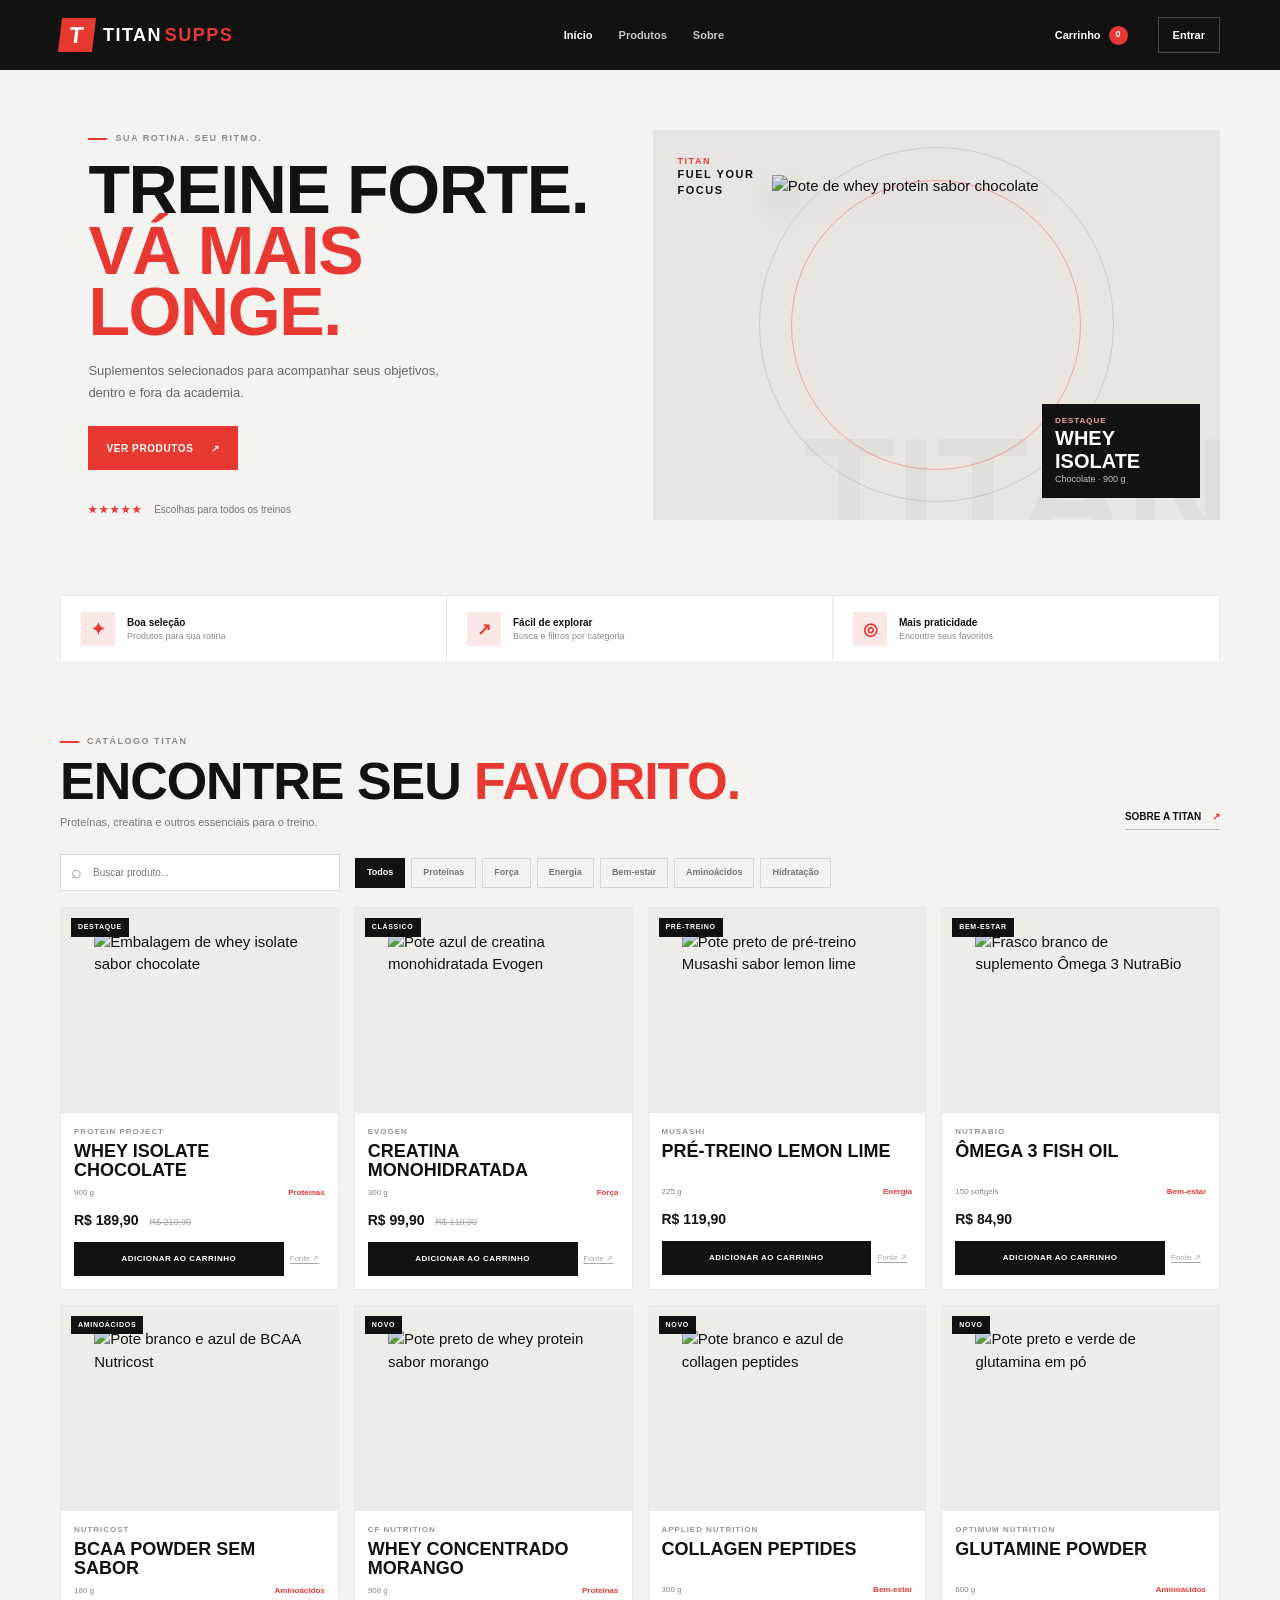
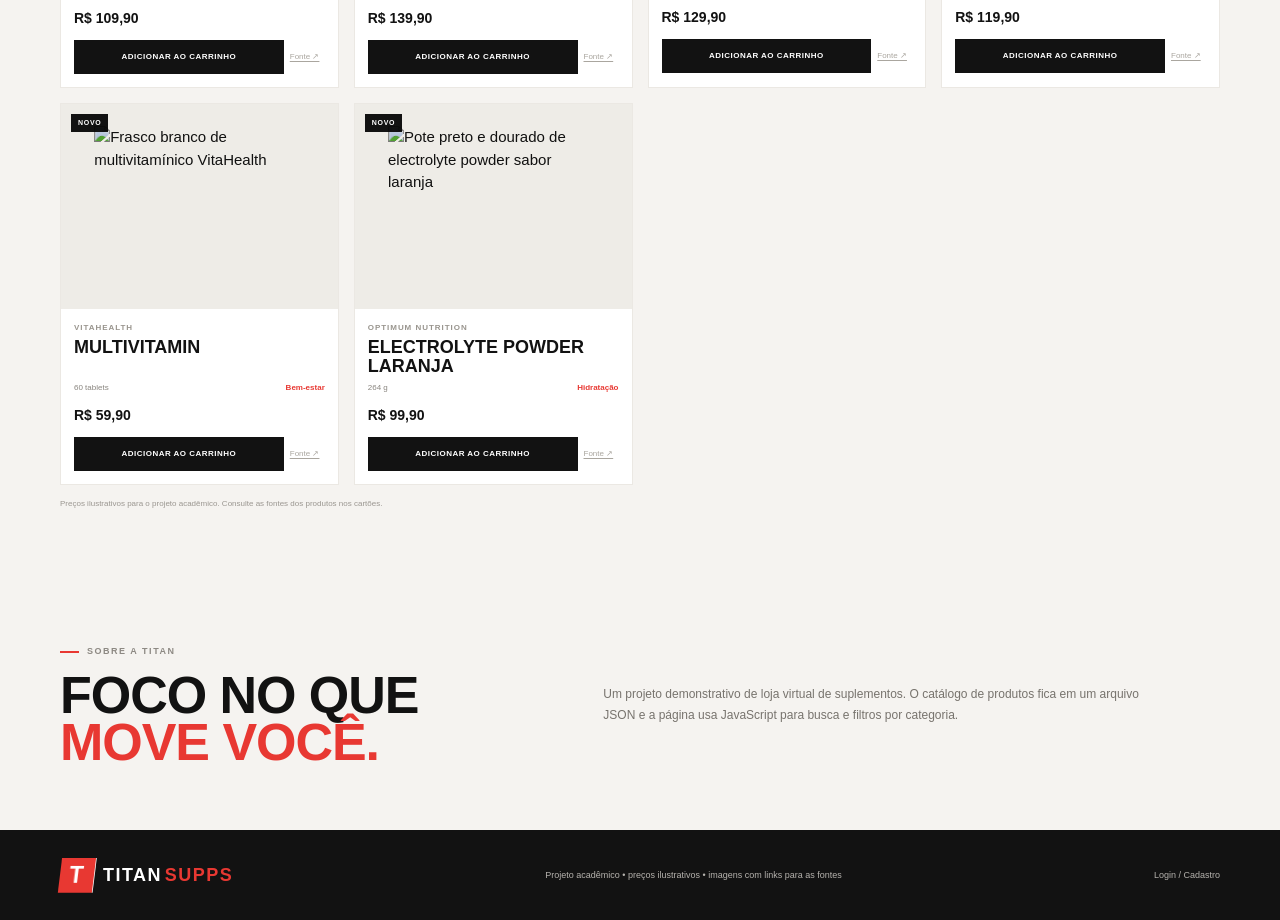
==== index.html @ c5ed1eb4 "Adiciona home Titan Supps e carrinho separado" ====
<!doctype html>
<html lang="pt-BR">
<head>
  <meta charset="utf-8">
  <meta name="viewport" content="width=device-width, initial-scale=1">
  <meta name="theme-color" content="#111111">
  <meta name="description" content="Titan Supps: catálogo demonstrativo de suplementos para sua rotina de treino.">
  <title>Titan Supps — Suplementos para seu treino</title>
  <link rel="stylesheet" href="styles.css">
  <script src="app.js" defer></script>
</head>
<body>
  <header class="site-header">
    <div class="wrap header-row">
      <a class="brand" href="index.html" aria-label="Titan Supps início"><span class="brand-mark">T</span><span>TITAN<span class="brand-red">SUPPS</span></span></a>
      <nav class="nav-links" aria-label="Menu principal"><a class="active" href="#inicio">Início</a><a href="#produtos">Produtos</a><a href="#sobre">Sobre</a></nav>
      <a class="header-cart" href="carrinho.html">Carrinho <span id="cart-count">0</span></a>
      <a class="login-link" href="login.html"><span id="account-label">Entrar</span></a>
    </div>
  </header>

  <main>
    <section class="hero wrap" id="inicio">
      <div class="hero-copy">
        <p class="kicker"><span></span> SUA ROTINA. SEU RITMO.</p>
        <h1>Treine forte.<br><em>Vá mais longe.</em></h1>
        <p>Suplementos selecionados para acompanhar seus objetivos, dentro e fora da academia.</p>
        <a class="button button-red" href="#produtos">Ver produtos <span>↗</span></a>
        <div class="hero-note"><b>★★★★★</b> Escolhas para todos os treinos</div>
      </div>
      <div class="hero-image">
        <span class="hero-circle circle-one"></span><span class="hero-circle circle-two"></span>
        <div class="hero-label">TITAN<br><strong>FUEL YOUR<br>FOCUS</strong></div>
        <img src="https://proteinproject.co/cdn/shop/files/WheyProteinIsolate_chocolate_2lb.png?v=1720122109" alt="Pote de whey protein sabor chocolate">
        <div class="hero-product-label"><small>DESTAQUE</small><strong>Whey Isolate</strong><span>Chocolate · 900 g</span></div>
      </div>
    </section>

    <section class="perks wrap" aria-label="Destaques da loja"><div><b>✦</b><span><strong>Boa seleção</strong><small>Produtos para sua rotina</small></span></div><div><b>↗</b><span><strong>Fácil de explorar</strong><small>Busca e filtros por categoria</small></span></div><div><b>◎</b><span><strong>Mais praticidade</strong><small>Encontre seus favoritos</small></span></div></section>

    <section class="products-section wrap" id="produtos">
      <div class="section-heading"><div><p class="kicker"><span></span> CATÁLOGO TITAN</p><h2>Encontre seu <em>favorito.</em></h2><p>Proteínas, creatina e outros essenciais para o treino.</p></div><a class="plain-link" href="#sobre">Sobre a Titan <span>↗</span></a></div>
      <div class="catalog-tools"><label class="search"><span>⌕</span><input id="product-search" type="search" placeholder="Buscar produto..." aria-label="Buscar produtos"></label><div class="filters" id="category-filters" aria-label="Filtrar por categoria"></div></div>
      <div class="product-grid" id="product-grid" aria-live="polite"><p class="loading">Carregando produtos...</p></div>
      <p class="price-note">Preços ilustrativos para o projeto acadêmico. Consulte as fontes dos produtos nos cartões.</p>
    </section>


    <section class="about-section wrap" id="sobre"><div><p class="kicker"><span></span> SOBRE A TITAN</p><h2>Foco no que<br><em>move você.</em></h2></div><p>Um projeto demonstrativo de loja virtual de suplementos. O catálogo de produtos fica em um arquivo JSON e a página usa JavaScript para busca e filtros por categoria.</p></section>
  </main>

  <footer class="footer"><div class="wrap footer-row"><a class="brand" href="#inicio"><span class="brand-mark">T</span><span>TITAN<span class="brand-red">SUPPS</span></span></a><p>Projeto acadêmico • preços ilustrativos • imagens com links para as fontes</p><a href="login.html">Login / Cadastro</a></div></footer>
  <div id="toast" class="toast" role="status" aria-live="polite"></div>
</body>
</html>
---- styles.css ----
:root{--black:#121212;--dark:#1d1d1d;--red:#e83832;--red-dark:#c72e29;--paper:#f5f3f0;--white:#fff;--gray:#77746f;--line:#e2dfda;--font:Arial,Helvetica,sans-serif;--display:'Arial Narrow',Impact,sans-serif}
*{box-sizing:border-box}html{scroll-behavior:smooth;scroll-padding-top:85px}body{margin:0;background:var(--paper);color:var(--black);font:15px/1.5 var(--font)}a{color:inherit;text-decoration:none}button,input{font:inherit}button{cursor:pointer}.wrap{width:min(1160px,calc(100% - 48px));margin-inline:auto}.site-header{position:sticky;top:0;z-index:10;background:var(--black);color:white}.header-row{min-height:70px;display:flex;align-items:center;gap:30px}.brand{display:flex;align-items:center;gap:9px;font-size:18px;font-weight:900;letter-spacing:.08em}.brand-mark{display:grid;place-items:center;width:34px;height:34px;background:var(--red);font:900 23px var(--display);transform:skew(-7deg)}.brand-red{color:var(--red);margin-left:3px}.nav-links{display:flex;align-items:center;gap:26px;margin-inline:auto}.nav-links a,.header-cart,.login-link{font-size:11px;font-weight:700}.nav-links a{color:#c9c7c4}.nav-links a:hover,.nav-links a.active{color:white}.header-cart{display:flex;align-items:center;gap:8px}.header-cart.active{color:white}.header-cart span{display:grid;place-items:center;min-width:19px;height:19px;padding:0 4px;border-radius:50%;background:var(--red);font-size:9px}.login-link{padding:9px 14px;border:1px solid #484848}.login-link:hover{background:white;color:var(--black)}.hero{display:grid;grid-template-columns:1fr 1fr;align-items:center;gap:25px;padding-block:32px 48px}.hero-copy{padding:30px 0 30px 5%}.kicker{display:flex;align-items:center;gap:8px;margin:0 0 13px;color:#8d8983;font-size:9px;font-weight:800;letter-spacing:.17em}.kicker>span{width:19px;height:2px;background:var(--red)}h1,h2,p{margin-top:0}.hero h1,.section-heading h2,.about-section h2{margin:0;font:900 clamp(48px,5.4vw,68px)/.9 var(--display);letter-spacing:-.02em;text-transform:uppercase}.hero h1 em,.section-heading h2 em,.about-section h2 em{color:var(--red);font-style:normal}.hero-copy>p:not(.kicker){max-width:375px;margin:18px 0 22px;color:#696660;font-size:13px;line-height:1.7}.button{display:inline-flex;align-items:center;justify-content:center;gap:18px;min-height:44px;padding:0 18px;border:0;font-size:10px;font-weight:800;letter-spacing:.06em;text-transform:uppercase;transition:background .2s,transform .2s}.button:hover{transform:translateY(-2px)}.button-red{background:var(--red);color:white}.button-red:hover{background:var(--red-dark)}.button-dark{width:100%;margin-top:14px;background:var(--black);color:white}.button-dark:hover{background:var(--red)}.hero-note{margin-top:32px;color:#77736d;font-size:10px}.hero-note b{margin-right:8px;color:var(--red);letter-spacing:2px}.hero-image{position:relative;display:grid;place-items:center;min-height:390px;overflow:hidden;background:#e9e6e1}.hero-image:after{position:absolute;right:-14px;bottom:-58px;content:'TITAN';color:rgba(20,20,20,.04);font:900 150px var(--display)}.hero-image img{position:relative;z-index:1;width:58%;height:300px;object-fit:contain;filter:drop-shadow(0 15px 15px rgba(0,0,0,.17));mix-blend-mode:multiply}.hero-circle{position:absolute;width:290px;height:290px;border:1px solid rgba(232,56,50,.37);border-radius:50%}.circle-two{width:355px;height:355px;border-color:rgba(20,20,20,.12)}.hero-label{position:absolute;z-index:2;top:25px;left:25px;color:var(--red);font-size:9px;font-weight:800;letter-spacing:.17em;line-height:1.4}.hero-label strong{color:var(--black);font-size:11px}.hero-product-label{position:absolute;z-index:2;right:20px;bottom:22px;display:flex;flex-direction:column;width:158px;padding:11px 13px;background:var(--black);color:white}.hero-product-label small{color:#f5a29d;font-size:8px;font-weight:800;letter-spacing:.12em}.hero-product-label strong{font:700 20px var(--display);text-transform:uppercase}.hero-product-label span{color:#c7c4c0;font-size:9px}.perks{display:grid;grid-template-columns:repeat(3,1fr);margin-bottom:72px;background:white;border:1px solid #ebe8e3}.perks>div{display:flex;align-items:center;gap:12px;padding:16px 20px;border-right:1px solid #ebe8e3}.perks>div:last-child{border:0}.perks>div>b{display:grid;place-items:center;width:34px;height:34px;background:#fae8e7;color:var(--red);font-size:17px}.perks strong,.perks small{display:block}.perks strong{font-size:10px}.perks small{color:#8e8a84;font-size:9px}.products-section{padding-bottom:70px}.section-heading{display:flex;align-items:end;justify-content:space-between;gap:15px;margin-bottom:24px}.section-heading .kicker{margin-bottom:9px}.section-heading h2,.about-section h2{font-size:clamp(38px,5vw,52px)}.section-heading>div>p:last-child{margin:9px 0 0;color:#77736d;font-size:11px}.plain-link{padding-bottom:5px;border-bottom:1px solid #bcb8b1;font-size:10px;font-weight:800;text-transform:uppercase}.plain-link span{margin-left:8px;color:var(--red)}.catalog-tools{display:flex;align-items:center;gap:15px;margin-bottom:16px}.search{display:flex;align-items:center;gap:9px;width:min(280px,100%);height:37px;padding:0 10px;border:1px solid #dcd9d3;background:white}.search span{color:#999;font-size:18px}.search input{width:100%;border:0;outline:0;background:transparent;font-size:10px}.filters{display:flex;flex-wrap:wrap;gap:6px}.filter-button{min-height:30px;padding:0 11px;border:1px solid #d8d5cf;background:transparent;color:#77736d;font-size:9px;font-weight:700}.filter-button:hover,.filter-button.selected{border-color:var(--black);background:var(--black);color:white}.product-grid{display:grid;grid-template-columns:repeat(4,minmax(0,1fr));gap:15px}.product-card{display:flex;flex-direction:column;background:white;border:1px solid #ebe8e3;transition:transform .2s,box-shadow .2s}.product-card:hover{transform:translateY(-4px);box-shadow:0 12px 27px rgba(0,0,0,.09)}.product-photo{position:relative;display:grid;place-items:center;height:205px;background:#eeece7}.product-photo img{width:76%;height:78%;object-fit:contain;mix-blend-mode:multiply;transition:transform .2s}.product-card:hover .product-photo img{transform:scale(1.04)}.product-tag{position:absolute;top:10px;left:10px;padding:4px 7px;background:var(--black);color:white;font-size:7px;font-weight:800;letter-spacing:.1em;text-transform:uppercase}.product-info{display:flex;flex:1;flex-direction:column;padding:13px}.product-brand{margin:0 0 4px;color:#99958e;font-size:8px;font-weight:800;letter-spacing:.12em;text-transform:uppercase}.product-name{min-height:37px;margin:0;font:700 18px/1.05 var(--display);text-transform:uppercase}.product-meta{display:flex;justify-content:space-between;gap:8px;margin-top:7px;color:#88847e;font-size:8px}.product-category{color:var(--red);font-weight:700}.product-price{margin-top:11px;font-size:14px;font-weight:800}.product-price del{margin-left:7px;color:#aaa69f;font-size:9px;font-weight:400}.product-actions{display:grid;grid-template-columns:1fr 35px;gap:6px;margin-top:11px}.add-button{min-height:34px;border:0;background:var(--black);color:white;font-size:8px;font-weight:800;letter-spacing:.06em;text-transform:uppercase}.add-button:hover{background:var(--red)}.source-link{align-self:center;color:#aaa69f;font-size:8px;text-decoration:underline;text-underline-offset:2px}.price-note{margin:13px 0 0;color:#9a9690;font-size:8px}.loading{grid-column:1/-1;padding:25px;text-align:center;color:#8a8781;font-size:11px}.no-results{grid-column:1/-1;padding:30px;text-align:center;color:#777;font-size:11px}.cart-section{padding:54px 0 65px;background:#ebe8e3}.cart-page{min-height:65vh}.cart-page .section-heading h1{margin:0;font:900 clamp(42px,5vw,64px)/.9 var(--display);text-transform:uppercase}.cart-page .section-heading h1 em{color:var(--red);font-style:normal}.cart-page .section-heading>div>p:last-child{margin:9px 0 0;color:#77736d;font-size:11px}.cart-wrap .section-heading{margin-bottom:20px}.clear-button{border:0;background:none;color:#89857f;font-size:9px;text-decoration:underline;text-underline-offset:3px}.clear-button:hover{color:var(--red)}.cart-panel{display:grid;grid-template-columns:minmax(0,1fr) 230px;gap:22px}.cart-items{padding:0 18px;background:white;border:1px solid #e2dfda}.empty-cart{margin:0;padding:30px 0;color:#88847e;font-size:10px;text-align:center}.cart-row{display:grid;grid-template-columns:64px 1fr auto;align-items:center;gap:12px;padding:12px 0;border-bottom:1px solid #eeece8}.cart-row:last-child{border-bottom:0}.cart-thumb{display:grid;place-items:center;width:64px;height:62px;background:#eeece7}.cart-thumb img{width:75%;height:75%;object-fit:contain;mix-blend-mode:multiply}.cart-row-name{margin:0;font:700 16px var(--display);text-transform:uppercase}.cart-row small{color:#999;font-size:8px}.cart-controls{display:flex;align-items:center;gap:7px;margin-top:4px}.qty-button{width:22px;height:22px;border:1px solid #ddd;background:white;font-size:12px}.qty-value{min-width:12px;font-size:9px;text-align:center}.remove-button{border:0;background:none;color:#aaa;font-size:8px;text-decoration:underline}.remove-button:hover{color:var(--red)}.cart-row-total{font-size:11px;font-weight:800}.cart-total{display:flex;flex-direction:column;align-items:stretch;padding:18px;background:white;border:1px solid #e2dfda}.cart-total>span{margin-top:3px;color:#89857f;font-size:8px;text-transform:uppercase;letter-spacing:.08em}.cart-total>strong{margin:0 0 12px;font-size:12px}.cart-total>strong:last-of-type{font-size:20px}.about-section{display:grid;grid-template-columns:.8fr 1fr;align-items:center;gap:50px;padding-block:65px}.about-section>p{max-width:540px;margin:0;color:#77736d;font-size:12px;line-height:1.8}.footer{background:var(--black);color:white}.footer-row{display:flex;align-items:center;justify-content:space-between;gap:20px;min-height:90px}.footer-row p,.footer-row>a:last-child{margin:0;color:#b6b3ae;font-size:9px}.footer-row>a:last-child:hover{color:white}.toast{position:fixed;right:18px;bottom:18px;z-index:30;max-width:calc(100% - 36px);padding:12px 16px;border-left:3px solid var(--red);background:var(--black);color:white;font-size:10px;font-weight:700;box-shadow:0 8px 25px rgba(0,0,0,.2);opacity:0;transform:translateY(10px);transition:.2s;pointer-events:none}.toast.show{opacity:1;transform:translateY(0)}
@media(max-width:900px){.product-grid{grid-template-columns:repeat(3,minmax(0,1fr))}.hero{gap:12px}.hero-image{min-height:345px}.hero-image img{height:265px}.hero-circle{width:250px;height:250px}.circle-two{width:310px;height:310px}.perks{margin-bottom:55px}}
@media(max-width:650px){.wrap{width:calc(100% - 30px)}.header-row{min-height:64px;gap:12px;flex-wrap:wrap;padding-block:10px}.brand{font-size:16px}.brand-mark{width:30px;height:30px;font-size:20px}.nav-links{order:3;width:100%;justify-content:center;gap:0;border-top:1px solid #323232}.nav-links a{flex:1;padding:8px 0;text-align:center;font-size:10px}.header-cart{margin-left:auto;font-size:9px}.login-link{padding:6px 9px;font-size:9px}.hero{grid-template-columns:1fr;padding-block:22px 32px;gap:18px}.hero-copy{padding:4px 0}.hero h1{font-size:57px}.hero-copy>p:not(.kicker){max-width:440px;margin:14px 0 17px;font-size:12px}.hero-note{margin-top:19px}.hero-image{min-height:300px}.hero-image img{width:55%;height:235px}.hero-circle{width:225px;height:225px}.circle-two{width:280px;height:280px}.hero-product-label{right:11px;bottom:12px;width:135px;padding:9px}.hero-product-label strong{font-size:17px}.hero-label{top:16px;left:16px}.perks{grid-template-columns:1fr;margin-bottom:43px}.perks>div{padding:10px 14px;border-right:0;border-bottom:1px solid #ebe8e3}.perks>div:last-child{border-bottom:0}.products-section{padding-bottom:50px}.section-heading{align-items:flex-start;flex-direction:column;margin-bottom:17px}.section-heading h2,.about-section h2{font-size:41px}.section-heading>div>p:last-child{font-size:10px}.plain-link{align-self:flex-end;margin-top:-8px}.catalog-tools{align-items:stretch;flex-direction:column}.search{width:100%}.filters{gap:5px}.filter-button{padding:0 9px}.product-grid{grid-template-columns:repeat(2,minmax(0,1fr));gap:9px}.product-photo{height:158px}.product-info{padding:10px}.product-name{font-size:16px;min-height:34px}.product-meta{font-size:7px}.product-price{font-size:12px}.product-price del{font-size:8px}.product-actions{grid-template-columns:1fr 29px;gap:4px}.add-button{font-size:7px}.cart-section{padding:38px 0 45px}.cart-panel{grid-template-columns:1fr;gap:10px}.cart-items{padding-inline:10px}.cart-row{grid-template-columns:51px 1fr auto;gap:8px}.cart-thumb{width:51px;height:52px}.cart-row-name{font-size:14px}.cart-row-total{font-size:9px}.about-section{grid-template-columns:1fr;gap:14px;padding-block:46px}.about-section>p{font-size:11px}.footer-row{min-height:0;flex-wrap:wrap;justify-content:flex-start;padding-block:20px}.footer-row p{order:3;flex-basis:100%}.footer-row>a:last-child{margin-left:auto}.footer-row .brand{font-size:14px}}
@media(max-width:380px){.wrap{width:calc(100% - 24px)}.hero h1{font-size:50px}.hero-image{min-height:275px}.hero-image img{height:215px}.product-photo{height:140px}.product-name{font-size:14px}.product-info{padding:8px}.product-actions{grid-template-columns:1fr 26px}.add-button{font-size:6px}.cart-row{grid-template-columns:45px 1fr auto;gap:6px}.cart-thumb{width:45px;height:48px}}
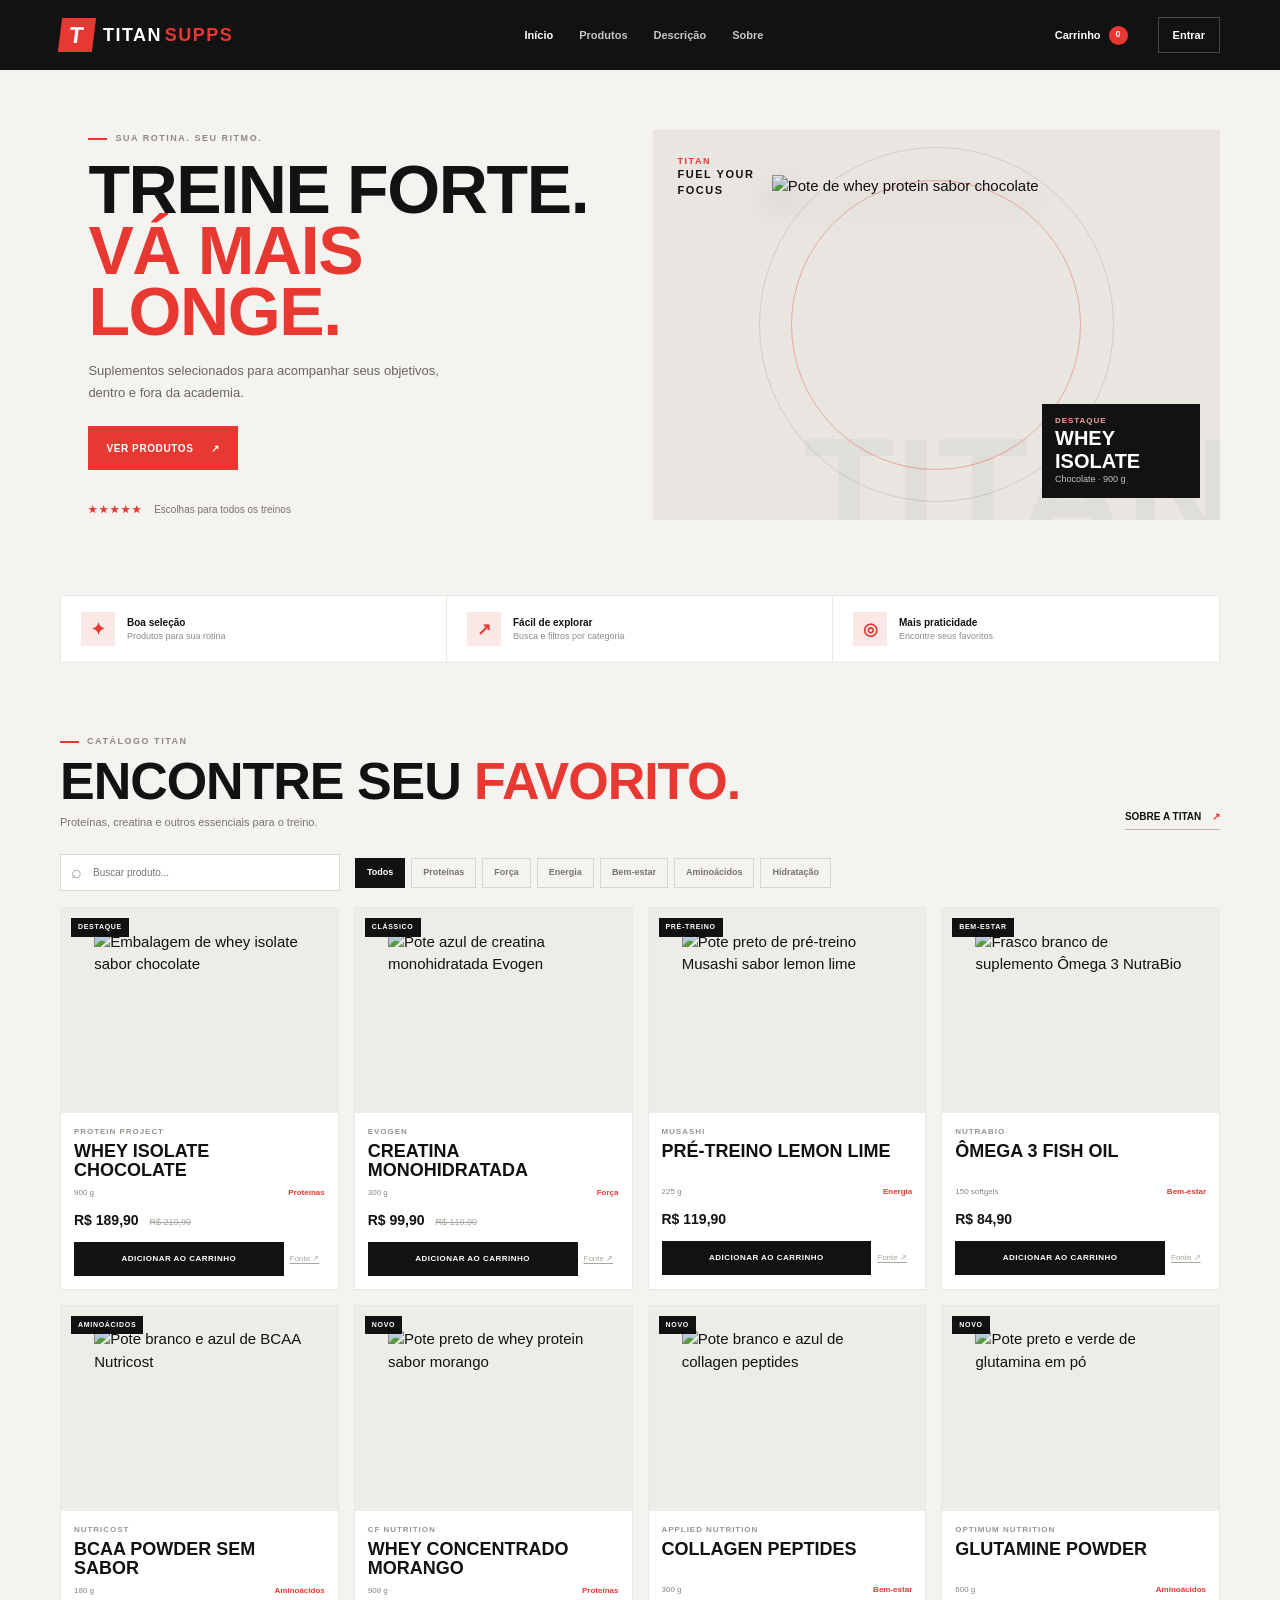
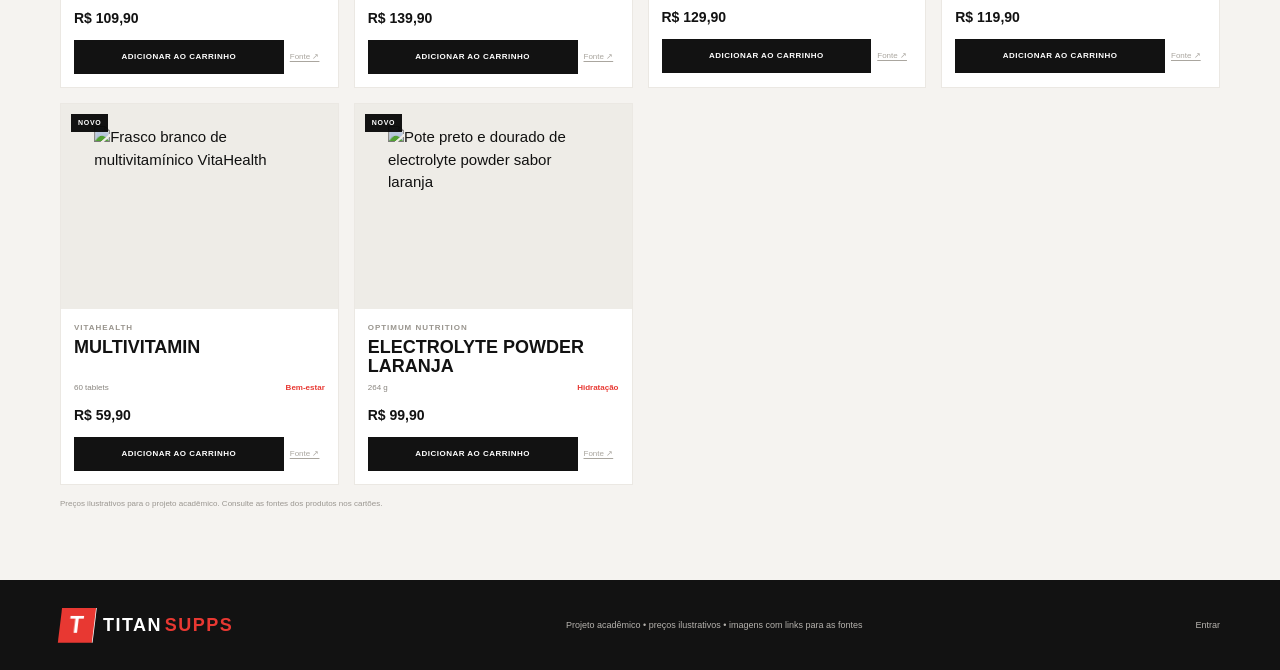
==== commit 9d6421a4: "Corrige navegação e finalização do carrinho" ====
--- a/index.html
+++ b/index.html
@@ -7,15 +7,15 @@
   <meta name="description" content="Titan Supps: catálogo demonstrativo de suplementos para sua rotina de treino.">
   <title>Titan Supps — Suplementos para seu treino</title>
   <link rel="stylesheet" href="styles.css">
-  <script src="app.js" defer></script>
+  <script src="script.js" defer></script>
 </head>
 <body>
   <header class="site-header">
     <div class="wrap header-row">
       <a class="brand" href="index.html" aria-label="Titan Supps início"><span class="brand-mark">T</span><span>TITAN<span class="brand-red">SUPPS</span></span></a>
-      <nav class="nav-links" aria-label="Menu principal"><a class="active" href="#inicio">Início</a><a href="#produtos">Produtos</a><a href="#sobre">Sobre</a></nav>
-      <a class="header-cart" href="carrinho.html">Carrinho <span id="cart-count">0</span></a>
-      <a class="login-link" href="login.html"><span id="account-label">Entrar</span></a>
+      <nav class="nav-links" aria-label="Menu principal"><a class="active" href="#inicio">Início</a><a href="#produtos">Produtos</a><a href="pages/descricao/descricao_prod.html">Descrição</a><a href="pages/sobre/sobre.html">Sobre</a></nav>
+      <a class="header-cart" href="pages/carrinho/carrinho.html">Carrinho <span id="cart-count">0</span></a>
+      <a class="login-link" href="pages/login/login.html"><span id="account-label">Entrar</span></a>
     </div>
   </header>
 
@@ -39,20 +39,18 @@
     <section class="perks wrap" aria-label="Destaques da loja"><div><b>✦</b><span><strong>Boa seleção</strong><small>Produtos para sua rotina</small></span></div><div><b>↗</b><span><strong>Fácil de explorar</strong><small>Busca e filtros por categoria</small></span></div><div><b>◎</b><span><strong>Mais praticidade</strong><small>Encontre seus favoritos</small></span></div></section>
 
     <section class="products-section wrap" id="produtos">
-      <div class="section-heading"><div><p class="kicker"><span></span> CATÁLOGO TITAN</p><h2>Encontre seu <em>favorito.</em></h2><p>Proteínas, creatina e outros essenciais para o treino.</p></div><a class="plain-link" href="#sobre">Sobre a Titan <span>↗</span></a></div>
+      <div class="section-heading"><div><p class="kicker"><span></span> CATÁLOGO TITAN</p><h2>Encontre seu <em>favorito.</em></h2><p>Proteínas, creatina e outros essenciais para o treino.</p></div><a class="plain-link" href="pages/sobre/sobre.html">Sobre a Titan <span>↗</span></a></div>
       <div class="catalog-tools"><label class="search"><span>⌕</span><input id="product-search" type="search" placeholder="Buscar produto..." aria-label="Buscar produtos"></label><div class="filters" id="category-filters" aria-label="Filtrar por categoria"></div></div>
       <div class="product-grid" id="product-grid" aria-live="polite"><p class="loading">Carregando produtos...</p></div>
       <p class="price-note">Preços ilustrativos para o projeto acadêmico. Consulte as fontes dos produtos nos cartões.</p>
     </section>
 
-
-    <section class="about-section wrap" id="sobre"><div><p class="kicker"><span></span> SOBRE A TITAN</p><h2>Foco no que<br><em>move você.</em></h2></div><p>Um projeto demonstrativo de loja virtual de suplementos. O catálogo de produtos fica em um arquivo JSON e a página usa JavaScript para busca e filtros por categoria.</p></section>
   </main>
 
-  <footer class="footer"><div class="wrap footer-row"><a class="brand" href="#inicio"><span class="brand-mark">T</span><span>TITAN<span class="brand-red">SUPPS</span></span></a><p>Projeto acadêmico • preços ilustrativos • imagens com links para as fontes</p><a href="login.html">Login / Cadastro</a></div></footer>
+  <footer class="footer"><div class="wrap footer-row"><a class="brand" href="index.html#inicio"><span class="brand-mark">T</span><span>TITAN<span class="brand-red">SUPPS</span></span></a><p>Projeto acadêmico • preços ilustrativos • imagens com links para as fontes</p><a href="pages/login/login.html">Entrar</a></div></footer>
   <div id="toast" class="toast" role="status" aria-live="polite"></div>
 </body>
-</html>
-
-
-
+</html>
+
+
+
--- a/styles.css
+++ b/styles.css
@@ -6,3 +6,4 @@
 
 
 
+.purchase-result{margin:0 0 20px;padding:20px 22px;border:1px solid var(--line);border-left:4px solid #39835b;background:#fff}.purchase-result[hidden]{display:none}.purchase-kicker{margin:0 0 4px;color:#39835b;font-size:9px;font-weight:800;letter-spacing:.14em}.purchase-result h2{margin:0;font:800 26px var(--display);text-transform:uppercase}.purchase-intro{margin:5px 0 12px;color:#77736d;font-size:11px}.purchase-items{margin:0;padding:0;list-style:none;border-top:1px solid var(--line)}.purchase-items li{display:flex;align-items:center;justify-content:space-between;gap:15px;padding:9px 0;border-bottom:1px solid var(--line)}.purchase-items li span{display:flex;flex-direction:column;gap:2px}.purchase-items li strong,.purchase-items li>b{font-size:11px}.purchase-items small{color:#77736d;font-size:9px}.purchase-total{display:flex;align-items:center;justify-content:space-between;gap:15px;margin:12px 0 0;font-size:10px}.purchase-total span{color:#77736d}.purchase-total strong{font-size:15px}.purchase-note{margin:6px 0 0;color:#39835b;font-size:10px;font-weight:700}.checkout-button:disabled{opacity:.45;cursor:not-allowed;transform:none}
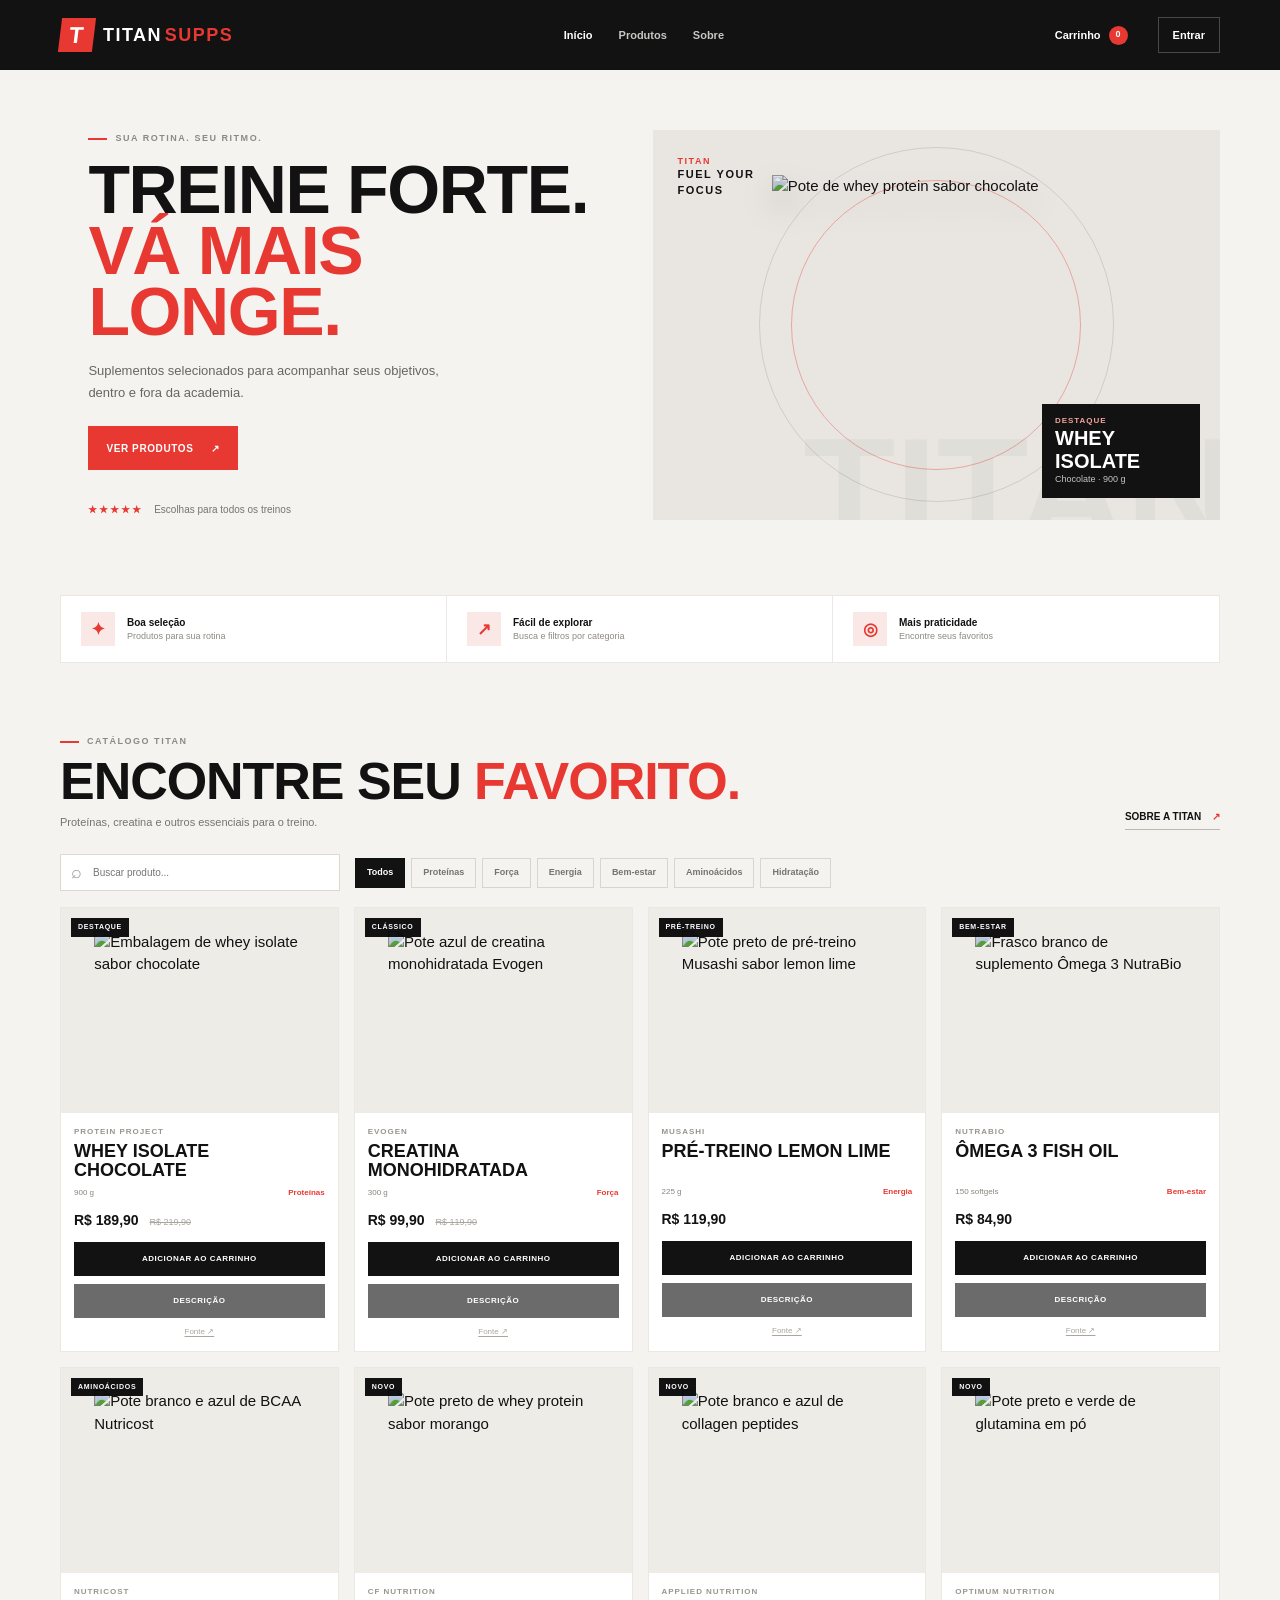
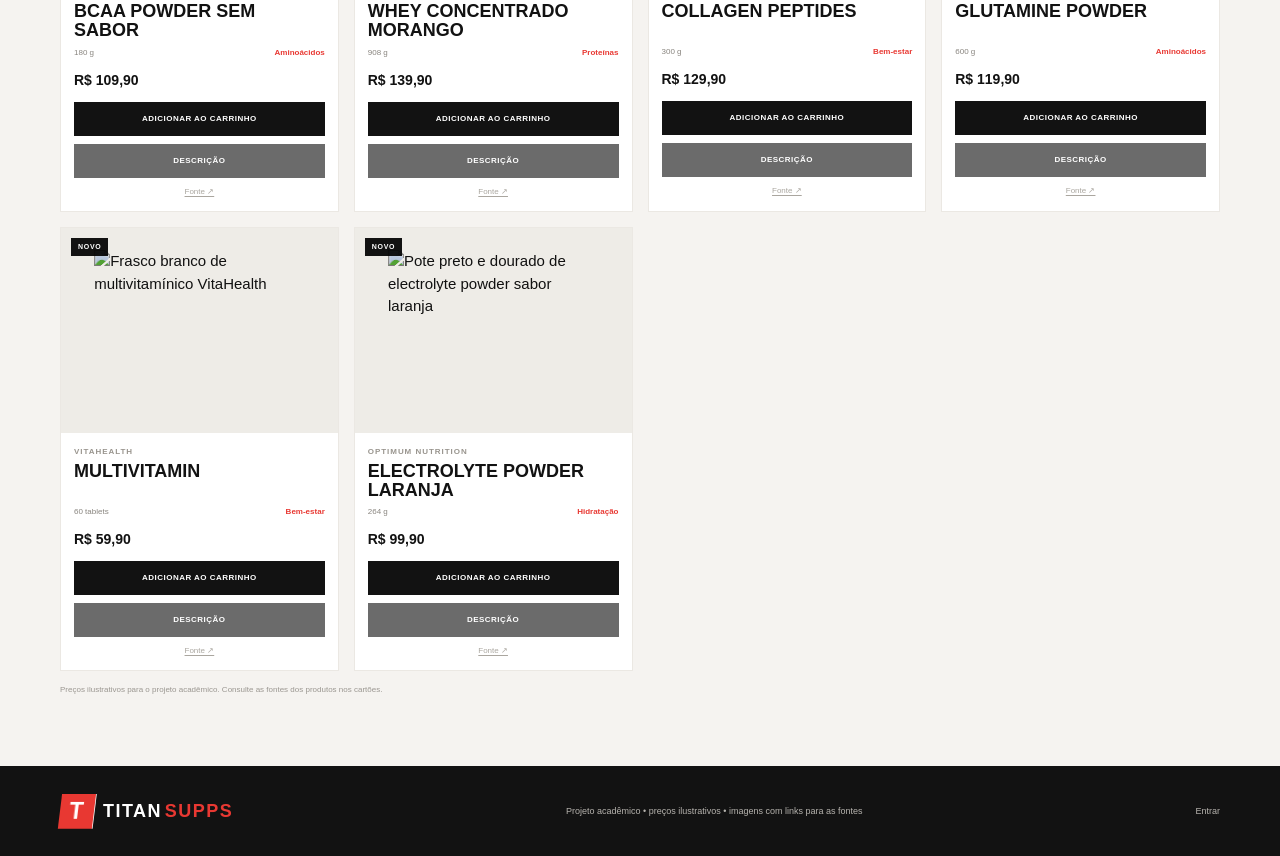
==== commit 306762d2: "Atualização na descrição dos produtos e carrinho" ====
--- a/index.html
+++ b/index.html
@@ -13,7 +13,7 @@
   <header class="site-header">
     <div class="wrap header-row">
       <a class="brand" href="index.html" aria-label="Titan Supps início"><span class="brand-mark">T</span><span>TITAN<span class="brand-red">SUPPS</span></span></a>
-      <nav class="nav-links" aria-label="Menu principal"><a class="active" href="#inicio">Início</a><a href="#produtos">Produtos</a><a href="pages/descricao/descricao_prod.html">Descrição</a><a href="pages/sobre/sobre.html">Sobre</a></nav>
+      <nav class="nav-links" aria-label="Menu principal"><a class="active" href="#inicio">Início</a><a href="#produtos">Produtos</a><a href="pages/sobre/sobre.html">Sobre</a></nav>
       <a class="header-cart" href="pages/carrinho/carrinho.html">Carrinho <span id="cart-count">0</span></a>
       <a class="login-link" href="pages/login/login.html"><span id="account-label">Entrar</span></a>
     </div>
--- a/styles.css
+++ b/styles.css
@@ -1,9 +1,1067 @@
-:root{--black:#121212;--dark:#1d1d1d;--red:#e83832;--red-dark:#c72e29;--paper:#f5f3f0;--white:#fff;--gray:#77746f;--line:#e2dfda;--font:Arial,Helvetica,sans-serif;--display:'Arial Narrow',Impact,sans-serif}
+
+:root {
+    --black: #121212;
+    --dark: #1d1d1d;
+    --red: #e83832;
+    --red-dark: #c72e29;
+    --paper: #f5f3f0;
+    --white: #fff;
+    --gray: #77746f;
+    --line: #e2dfda;
+    --font: Arial, Helvetica, sans-serif;
+    --display: 'Arial Narrow', Impact, sans-serif;
+}
+
+/* Configurações gerais */
+* {
+    box-sizing: border-box;
+}
+
+html {
+    scroll-behavior: smooth;
+    scroll-padding-top: 85px;
+}
+
+body {
+    margin: 0;
+    background: var(--paper);
+    color: var(--black);
+    font: 15px/1.5 var(--font);
+}
+
+a {
+    color: inherit;
+    text-decoration: none;
+}
+
+button,
+input {
+    font: inherit;
+}
+
+button {
+    cursor: pointer;
+}
+
+.wrap {
+    width: min(1160px, calc(100% - 48px));
+    margin-inline: auto;
+}
+
+/* Cabeçalho e navegação */
+.site-header {
+    position: sticky;
+    top: 0;
+    z-index: 10;
+    background: var(--black);
+    color: white;
+}
+
+.header-row {
+    min-height: 70px;
+    display: flex;
+    align-items: center;
+    gap: 30px;
+}
+
+.brand {
+    display: flex;
+    align-items: center;
+    gap: 9px;
+    font-size: 18px;
+    font-weight: 900;
+    letter-spacing: .08em;
+}
+
+.brand-mark {
+    display: grid;
+    place-items: center;
+    width: 34px;
+    height: 34px;
+    background: var(--red);
+    font: 900 23px var(--display);
+    transform: skew(-7deg);
+}
+
+.brand-red {
+    color: var(--red);
+    margin-left: 3px;
+}
+
+.nav-links {
+    display: flex;
+    align-items: center;
+    gap: 26px;
+    margin-inline: auto;
+}
+
+.nav-links a,
+.header-cart,
+.login-link {
+    font-size: 11px;
+    font-weight: 700;
+}
+
+.nav-links a {
+    color: #c9c7c4;
+}
+
+.nav-links a:hover,
+.nav-links a.active {
+    color: white;
+}
+
+.header-cart {
+    display: flex;
+    align-items: center;
+    gap: 8px;
+}
+
+.header-cart.active {
+    color: white;
+}
+
+.header-cart span {
+    display: grid;
+    place-items: center;
+    min-width: 19px;
+    height: 19px;
+    padding: 0 4px;
+    border-radius: 50%;
+    background: var(--red);
+    font-size: 9px;
+}
+
+.login-link {
+    padding: 9px 14px;
+    border: 1px solid #484848;
+}
+
+.login-link:hover {
+    background: white;
+    color: var(--black);
+}
+
+/* Seção principal */
+.hero {
+    display: grid;
+    grid-template-columns: 1fr 1fr;
+    align-items: center;
+    gap: 25px;
+    padding-block: 32px 48px;
+}
+
+.hero-copy {
+    padding: 30px 0 30px 5%;
+}
+
+.kicker {
+    display: flex;
+    align-items: center;
+    gap: 8px;
+    margin: 0 0 13px;
+    color: #8d8983;
+    font-size: 9px;
+    font-weight: 800;
+    letter-spacing: .17em;
+}
+
+.kicker > span {
+    width: 19px;
+    height: 2px;
+    background: var(--red);
+}
+
+h1,
+h2,
+p {
+    margin-top: 0;
+}
+
+.hero h1,
+.section-heading h2,
+.about-section h2 {
+    margin: 0;
+    font: 900 clamp(48px, 5.4vw, 68px)/.9 var(--display);
+    letter-spacing: -.02em;
+    text-transform: uppercase;
+}
+
+.hero h1 em,
+.section-heading h2 em,
+.about-section h2 em {
+    color: var(--red);
+    font-style: normal;
+}
+
+.hero-copy > p:not(.kicker) {
+    max-width: 375px;
+    margin: 18px 0 22px;
+    color: #696660;
+    font-size: 13px;
+    line-height: 1.7;
+}
+
+/* Botões */
+.button {
+    display: inline-flex;
+    align-items: center;
+    justify-content: center;
+    gap: 18px;
+    min-height: 44px;
+    padding: 0 18px;
+    border: 0;
+    font-size: 10px;
+    font-weight: 800;
+    letter-spacing: .06em;
+    text-transform: uppercase;
+    transition: background .2s, transform .2s;
+}
+
+.button:hover {
+    transform: translateY(-2px);
+}
+
+.button-red {
+    background: var(--red);
+    color: white;
+}
+
+.button-red:hover {
+    background: var(--red-dark);
+}
+
+.button-dark {
+    width: 100%;
+    margin-top: 14px;
+    background: var(--black);
+    color: white;
+}
+
+.button-dark:hover {
+    background: var(--red);
+}
+
+/* Informações da seção principal */
+.hero-note {
+    margin-top: 32px;
+    color: #77736d;
+    font-size: 10px;
+}
+
+.hero-note b {
+    margin-right: 8px;
+    color: var(--red);
+    letter-spacing: 2px;
+}
+
+/* Imagem principal */
+.hero-image {
+    position: relative;
+    display: grid;
+    place-items: center;
+    min-height: 390px;
+    overflow: hidden;
+    background: #e9e6e1;
+}
+
+.hero-image:after {
+    position: absolute;
+    right: -14px;
+    bottom: -58px;
+    content: 'TITAN';
+    color: rgba(20, 20, 20, .04);
+    font: 900 150px var(--display);
+}
+
+.hero-image img {
+    position: relative;
+    z-index: 1;
+    width: 58%;
+    height: 300px;
+    object-fit: contain;
+    filter: drop-shadow(0 15px 15px rgba(0, 0, 0, .17));
+    mix-blend-mode: multiply;
+}
+
+.hero-circle {
+    position: absolute;
+    width: 290px;
+    height: 290px;
+    border: 1px solid rgba(232, 56, 50, .37);
+    border-radius: 50%;
+}
+
+.circle-two {
+    width: 355px;
+    height: 355px;
+    border-color: rgba(20, 20, 20, .12);
+}
+
+.hero-label {
+    position: absolute;
+    z-index: 2;
+    top: 25px;
+    left: 25px;
+    color: var(--red);
+    font-size: 9px;
+    font-weight: 800;
+    letter-spacing: .17em;
+    line-height: 1.4;
+}
+
+.hero-label strong {
+    color: var(--black);
+    font-size: 11px;
+}
+
+.hero-product-label {
+    position: absolute;
+    z-index: 2;
+    right: 20px;
+    bottom: 22px;
+    display: flex;
+    flex-direction: column;
+    width: 158px;
+    padding: 11px 13px;
+    background: var(--black);
+    color: white;
+}
+
+.hero-product-label small {
+    color: #f5a29d;
+    font-size: 8px;
+    font-weight: 800;
+    letter-spacing: .12em;
+}
+
+.hero-product-label strong {
+    font: 700 20px var(--display);
+    text-transform: uppercase;
+}
+
+.hero-product-label span {
+    color: #c7c4c0;
+    font-size: 9px;
+}
+
+/* Benefícios */
+.perks {
+    display: grid;
+    grid-template-columns: repeat(3, 1fr);
+    margin-bottom: 72px;
+    background: white;
+    border: 1px solid #ebe8e3;
+}
+
+.perks > div {
+    display: flex;
+    align-items: center;
+    gap: 12px;
+    padding: 16px 20px;
+    border-right: 1px solid #ebe8e3;
+}
+
+.perks > div:last-child {
+    border: 0;
+}
+
+.perks > div > b {
+    display: grid;
+    place-items: center;
+    width: 34px;
+    height: 34px;
+    background: #fae8e7;
+    color: var(--red);
+    font-size: 17px;
+}
+
+.perks strong,
+.perks small {
+    display: block;
+}
+
+.perks strong {
+    font-size: 10px;
+}
+
+.perks small {
+    color: #8e8a84;
+    font-size: 9px;
+}
+
+/* Catálogo de produtos */
+.products-section {
+    padding-bottom: 70px;
+}
+
+.section-heading {
+    display: flex;
+    align-items: end;
+    justify-content: space-between;
+    gap: 15px;
+    margin-bottom: 24px;
+}
+
+.section-heading .kicker {
+    margin-bottom: 9px;
+}
+
+.section-heading h2,
+.about-section h2 {
+    font-size: clamp(38px, 5vw, 52px);
+}
+
+.section-heading > div > p:last-child {
+    margin: 9px 0 0;
+    color: #77736d;
+    font-size: 11px;
+}
+
+.plain-link {
+    padding-bottom: 5px;
+    border-bottom: 1px solid #bcb8b1;
+    font-size: 10px;
+    font-weight: 800;
+    text-transform: uppercase;
+}
+
+.plain-link span {
+    margin-left: 8px;
+    color: var(--red);
+}
+
+/* Pesquisa e filtros */
+.catalog-tools {
+    display: flex;
+    align-items: center;
+    gap: 15px;
+    margin-bottom: 16px;
+}
+
+.search {
+    display: flex;
+    align-items: center;
+    gap: 9px;
+    width: min(280px, 100%);
+    height: 37px;
+    padding: 0 10px;
+    border: 1px solid #dcd9d3;
+    background: white;
+}
+
+.search span {
+    color: #999;
+    font-size: 18px;
+}
+
+.search input {
+    width: 100%;
+    border: 0;
+    outline: 0;
+    background: transparent;
+    font-size: 10px;
+}
+
+.filters {
+    display: flex;
+    flex-wrap: wrap;
+    gap: 6px;
+}
+
+.filter-button {
+    min-height: 30px;
+    padding: 0 11px;
+    border: 1px solid #d8d5cf;
+    background: transparent;
+    color: #77736d;
+    font-size: 9px;
+    font-weight: 700;
+}
+
+.filter-button:hover,
+.filter-button.selected {
+    border-color: var(--black);
+    background: var(--black);
+    color: white;
+}
+
+/* Cards de produtos */
+.product-grid {
+    display: grid;
+    grid-template-columns: repeat(4, minmax(0, 1fr));
+    gap: 15px;
+}
+
+.product-card {
+    display: flex;
+    flex-direction: column;
+    background: white;
+    border: 1px solid #ebe8e3;
+    transition: transform .2s, box-shadow .2s;
+}
+
+.product-card:hover {
+    transform: translateY(-4px);
+    box-shadow: 0 12px 27px rgba(0, 0, 0, .09);
+}
+
+.product-photo {
+    position: relative;
+    display: grid;
+    place-items: center;
+    height: 205px;
+    background: #eeece7;
+}
+
+.product-photo img {
+    width: 76%;
+    height: 78%;
+    object-fit: contain;
+    mix-blend-mode: multiply;
+    transition: transform .2s;
+}
+
+.product-card:hover .product-photo img {
+    transform: scale(1.04);
+}
+
+.product-tag {
+    position: absolute;
+    top: 10px;
+    left: 10px;
+    padding: 4px 7px;
+    background: var(--black);
+    color: white;
+    font-size: 7px;
+    font-weight: 800;
+    letter-spacing: .1em;
+    text-transform: uppercase;
+}
+
+.product-info {
+    display: flex;
+    flex: 1;
+    flex-direction: column;
+    padding: 13px;
+}
+
+.product-brand {
+    margin: 0 0 4px;
+    color: #99958e;
+    font-size: 8px;
+    font-weight: 800;
+    letter-spacing: .12em;
+    text-transform: uppercase;
+}
+
+.product-name {
+    min-height: 37px;
+    margin: 0;
+    font: 700 18px/1.05 var(--display);
+    text-transform: uppercase;
+}
+
+.product-meta {
+    display: flex;
+    justify-content: space-between;
+    gap: 8px;
+    margin-top: 7px;
+    color: #88847e;
+    font-size: 8px;
+}
+
+.product-category {
+    color: var(--red);
+    font-weight: 700;
+}
+
+.product-price {
+    margin-top: 11px;
+    font-size: 14px;
+    font-weight: 800;
+}
+
+.product-price del {
+    margin-left: 7px;
+    color: #aaa69f;
+    font-size: 9px;
+    font-weight: 400;
+}
+
+.product-actions {
+    display: grid;
+    grid-template-columns: 1fr 35px;
+    gap: 6px;
+    margin-top: 11px;
+}
+
+.add-button {
+    min-height: 34px;
+    border: 0;
+    background: var(--black);
+    color: white;
+    font-size: 8px;
+    font-weight: 800;
+    letter-spacing: .06em;
+    text-transform: uppercase;
+}
+
+.add-button:hover {
+    background: var(--red);
+}
+
+.source-link {
+    align-self: center;
+    color: #aaa69f;
+    font-size: 8px;
+    text-decoration: underline;
+    text-underline-offset: 2px;
+}
+
+.price-note {
+    margin: 13px 0 0;
+    color: #9a9690;
+    font-size: 8px;
+}
+
+.loading,
+.no-results {
+    grid-column: 1 / -1;
+    padding: 25px;
+    text-align: center;
+    font-size: 11px;
+}
+
+.loading {
+    color: #8a8781;
+}
+
+.no-results {
+    color: #777;
+}
+
+/* Botões dos cards */
+.product-info .product-actions {
+    display: flex;
+    flex-direction: column;
+    gap: 8px;
+}
+
+.product-info .product-actions .add-button,
+.product-info .product-actions .details-button {
+    width: 100%;
+    flex: none;
+}
+
+.add-button.details-button {
+    background: #6b6b6b;
+}
+
+.add-button.details-button:hover {
+    background: #4a4a4a;
+}
+
+/* Sobre */
+.about-section {
+    display: grid;
+    grid-template-columns: .8fr 1fr;
+    align-items: center;
+    gap: 50px;
+    padding-block: 65px;
+}
+
+.about-section > p {
+    max-width: 540px;
+    margin: 0;
+    color: #77736d;
+    font-size: 12px;
+    line-height: 1.8;
+}
+
+/* Rodapé */
+.footer {
+    background: var(--black);
+    color: white;
+}
+
+.footer-row {
+    display: flex;
+    align-items: center;
+    justify-content: space-between;
+    gap: 20px;
+    min-height: 90px;
+}
+
+.footer-row p,
+.footer-row > a:last-child {
+    margin: 0;
+    color: #b6b3ae;
+    font-size: 9px;
+}
+
+.footer-row > a:last-child:hover {
+    color: white;
+}
+
+/* Notificações */
+.toast {
+    position: fixed;
+    right: 18px;
+    bottom: 18px;
+    z-index: 30;
+    max-width: calc(100% - 36px);
+    padding: 12px 16px;
+    border-left: 3px solid var(--red);
+    background: var(--black);
+    color: white;
+    font-size: 10px;
+    font-weight: 700;
+    box-shadow: 0 8px 25px rgba(0, 0, 0, .2);
+    opacity: 0;
+    transform: translateY(10px);
+    transition: .2s;
+    pointer-events: none;
+}
+
+.toast.show {
+    opacity: 1;
+    transform: translateY(0);
+}
+
+/* Responsividade - Tablets */
+@media (max-width: 900px) {
+    .product-grid {
+        grid-template-columns: repeat(3, minmax(0, 1fr));
+    }
+
+    .hero {
+        gap: 12px;
+    }
+
+    .hero-image {
+        min-height: 345px;
+    }
+
+    .hero-image img {
+        height: 265px;
+    }
+
+    .hero-circle {
+        width: 250px;
+        height: 250px;
+    }
+
+    .circle-two {
+        width: 310px;
+        height: 310px;
+    }
+
+    .perks {
+        margin-bottom: 55px;
+    }
+}
+
+/* Responsividade - Celulares */
+@media (max-width: 650px) {
+    .wrap {
+        width: calc(100% - 30px);
+    }
+
+    .header-row {
+        min-height: 64px;
+        gap: 12px;
+        flex-wrap: wrap;
+        padding-block: 10px;
+    }
+
+    .brand {
+        font-size: 16px;
+    }
+
+    .brand-mark {
+        width: 30px;
+        height: 30px;
+        font-size: 20px;
+    }
+
+    .nav-links {
+        order: 3;
+        width: 100%;
+        justify-content: center;
+        gap: 0;
+        border-top: 1px solid #323232;
+    }
+
+    .nav-links a {
+        flex: 1;
+        padding: 8px 0;
+        text-align: center;
+        font-size: 10px;
+    }
+
+    .header-cart {
+        margin-left: auto;
+        font-size: 9px;
+    }
+
+    .login-link {
+        padding: 6px 9px;
+        font-size: 9px;
+    }
+
+    .hero {
+        grid-template-columns: 1fr;
+        padding-block: 22px 32px;
+        gap: 18px;
+    }
+
+    .hero-copy {
+        padding: 4px 0;
+    }
+
+    .hero h1 {
+        font-size: 57px;
+    }
+
+    .hero-copy > p:not(.kicker) {
+        max-width: 440px;
+        margin: 14px 0 17px;
+        font-size: 12px;
+    }
+
+    .hero-note {
+        margin-top: 19px;
+    }
+
+    .hero-image {
+        min-height: 300px;
+    }
+
+    .hero-image img {
+        width: 55%;
+        height: 235px;
+    }
+
+    .hero-circle {
+        width: 225px;
+        height: 225px;
+    }
+
+    .circle-two {
+        width: 280px;
+        height: 280px;
+    }
+
+    .hero-product-label {
+        right: 11px;
+        bottom: 12px;
+        width: 135px;
+        padding: 9px;
+    }
+
+    .hero-product-label strong {
+        font-size: 17px;
+    }
+
+    .hero-label {
+        top: 16px;
+        left: 16px;
+    }
+
+    .perks {
+        grid-template-columns: 1fr;
+        margin-bottom: 43px;
+    }
+
+    .perks > div {
+        padding: 10px 14px;
+        border-right: 0;
+        border-bottom: 1px solid #ebe8e3;
+    }
+
+    .perks > div:last-child {
+        border-bottom: 0;
+    }
+
+    .products-section {
+        padding-bottom: 50px;
+    }
+
+    .section-heading {
+        align-items: flex-start;
+        flex-direction: column;
+        margin-bottom: 17px;
+    }
+
+    .section-heading h2,
+    .about-section h2 {
+        font-size: 41px;
+    }
+
+    .section-heading > div > p:last-child {
+        font-size: 10px;
+    }
+
+    .plain-link {
+        align-self: flex-end;
+        margin-top: -8px;
+    }
+
+    .catalog-tools {
+        align-items: stretch;
+        flex-direction: column;
+    }
+
+    .search {
+        width: 100%;
+    }
+
+    .filters {
+        gap: 5px;
+    }
+
+    .filter-button {
+        padding: 0 9px;
+    }
+
+    .product-grid {
+        grid-template-columns: repeat(2, minmax(0, 1fr));
+        gap: 9px;
+    }
+
+    .product-photo {
+        height: 158px;
+    }
+
+    .product-info {
+        padding: 10px;
+    }
+
+    .product-name {
+        font-size: 16px;
+        min-height: 34px;
+    }
+
+    .product-meta {
+        font-size: 7px;
+    }
+
+    .product-price {
+        font-size: 12px;
+    }
+
+    .product-price del {
+        font-size: 8px;
+    }
+
+    .product-actions {
+        grid-template-columns: 1fr 29px;
+        gap: 4px;
+    }
+
+    .add-button {
+        font-size: 7px;
+    }
+
+    .about-section {
+        grid-template-columns: 1fr;
+        gap: 14px;
+        padding-block: 46px;
+    }
+
+    .about-section > p {
+        font-size: 11px;
+    }
+
+    .footer-row {
+        min-height: 0;
+        flex-wrap: wrap;
+        justify-content: flex-start;
+        padding-block: 20px;
+    }
+
+    .footer-row p {
+        order: 3;
+        flex-basis: 100%;
+    }
+
+    .footer-row > a:last-child {
+        margin-left: auto;
+    }
+
+    .footer-row .brand {
+        font-size: 14px;
+    }
+}
+
+/* Responsividade - Telas pequenas */
+@media (max-width: 380px) {
+    .wrap {
+        width: calc(100% - 24px);
+    }
+
+    .hero h1 {
+        font-size: 50px;
+    }
+
+    .hero-image {
+        min-height: 275px;
+    }
+
+    .hero-image img {
+        height: 215px;
+    }
+
+    .product-photo {
+        height: 140px;
+    }
+
+    .product-name {
+        font-size: 14px;
+    }
+
+    .product-info {
+        padding: 8px;
+    }
+
+    .product-actions {
+        grid-template-columns: 1fr 26px;
+    }
+
+    .add-button {
+        font-size: 6px;
+    }
+}
+
+/*:root{--black:#121212;--dark:#1d1d1d;--red:#e83832;--red-dark:#c72e29;--paper:#f5f3f0;--white:#fff;--gray:#77746f;--line:#e2dfda;--font:Arial,Helvetica,sans-serif;--display:'Arial Narrow',Impact,sans-serif}
 *{box-sizing:border-box}html{scroll-behavior:smooth;scroll-padding-top:85px}body{margin:0;background:var(--paper);color:var(--black);font:15px/1.5 var(--font)}a{color:inherit;text-decoration:none}button,input{font:inherit}button{cursor:pointer}.wrap{width:min(1160px,calc(100% - 48px));margin-inline:auto}.site-header{position:sticky;top:0;z-index:10;background:var(--black);color:white}.header-row{min-height:70px;display:flex;align-items:center;gap:30px}.brand{display:flex;align-items:center;gap:9px;font-size:18px;font-weight:900;letter-spacing:.08em}.brand-mark{display:grid;place-items:center;width:34px;height:34px;background:var(--red);font:900 23px var(--display);transform:skew(-7deg)}.brand-red{color:var(--red);margin-left:3px}.nav-links{display:flex;align-items:center;gap:26px;margin-inline:auto}.nav-links a,.header-cart,.login-link{font-size:11px;font-weight:700}.nav-links a{color:#c9c7c4}.nav-links a:hover,.nav-links a.active{color:white}.header-cart{display:flex;align-items:center;gap:8px}.header-cart.active{color:white}.header-cart span{display:grid;place-items:center;min-width:19px;height:19px;padding:0 4px;border-radius:50%;background:var(--red);font-size:9px}.login-link{padding:9px 14px;border:1px solid #484848}.login-link:hover{background:white;color:var(--black)}.hero{display:grid;grid-template-columns:1fr 1fr;align-items:center;gap:25px;padding-block:32px 48px}.hero-copy{padding:30px 0 30px 5%}.kicker{display:flex;align-items:center;gap:8px;margin:0 0 13px;color:#8d8983;font-size:9px;font-weight:800;letter-spacing:.17em}.kicker>span{width:19px;height:2px;background:var(--red)}h1,h2,p{margin-top:0}.hero h1,.section-heading h2,.about-section h2{margin:0;font:900 clamp(48px,5.4vw,68px)/.9 var(--display);letter-spacing:-.02em;text-transform:uppercase}.hero h1 em,.section-heading h2 em,.about-section h2 em{color:var(--red);font-style:normal}.hero-copy>p:not(.kicker){max-width:375px;margin:18px 0 22px;color:#696660;font-size:13px;line-height:1.7}.button{display:inline-flex;align-items:center;justify-content:center;gap:18px;min-height:44px;padding:0 18px;border:0;font-size:10px;font-weight:800;letter-spacing:.06em;text-transform:uppercase;transition:background .2s,transform .2s}.button:hover{transform:translateY(-2px)}.button-red{background:var(--red);color:white}.button-red:hover{background:var(--red-dark)}.button-dark{width:100%;margin-top:14px;background:var(--black);color:white}.button-dark:hover{background:var(--red)}.hero-note{margin-top:32px;color:#77736d;font-size:10px}.hero-note b{margin-right:8px;color:var(--red);letter-spacing:2px}.hero-image{position:relative;display:grid;place-items:center;min-height:390px;overflow:hidden;background:#e9e6e1}.hero-image:after{position:absolute;right:-14px;bottom:-58px;content:'TITAN';color:rgba(20,20,20,.04);font:900 150px var(--display)}.hero-image img{position:relative;z-index:1;width:58%;height:300px;object-fit:contain;filter:drop-shadow(0 15px 15px rgba(0,0,0,.17));mix-blend-mode:multiply}.hero-circle{position:absolute;width:290px;height:290px;border:1px solid rgba(232,56,50,.37);border-radius:50%}.circle-two{width:355px;height:355px;border-color:rgba(20,20,20,.12)}.hero-label{position:absolute;z-index:2;top:25px;left:25px;color:var(--red);font-size:9px;font-weight:800;letter-spacing:.17em;line-height:1.4}.hero-label strong{color:var(--black);font-size:11px}.hero-product-label{position:absolute;z-index:2;right:20px;bottom:22px;display:flex;flex-direction:column;width:158px;padding:11px 13px;background:var(--black);color:white}.hero-product-label small{color:#f5a29d;font-size:8px;font-weight:800;letter-spacing:.12em}.hero-product-label strong{font:700 20px var(--display);text-transform:uppercase}.hero-product-label span{color:#c7c4c0;font-size:9px}.perks{display:grid;grid-template-columns:repeat(3,1fr);margin-bottom:72px;background:white;border:1px solid #ebe8e3}.perks>div{display:flex;align-items:center;gap:12px;padding:16px 20px;border-right:1px solid #ebe8e3}.perks>div:last-child{border:0}.perks>div>b{display:grid;place-items:center;width:34px;height:34px;background:#fae8e7;color:var(--red);font-size:17px}.perks strong,.perks small{display:block}.perks strong{font-size:10px}.perks small{color:#8e8a84;font-size:9px}.products-section{padding-bottom:70px}.section-heading{display:flex;align-items:end;justify-content:space-between;gap:15px;margin-bottom:24px}.section-heading .kicker{margin-bottom:9px}.section-heading h2,.about-section h2{font-size:clamp(38px,5vw,52px)}.section-heading>div>p:last-child{margin:9px 0 0;color:#77736d;font-size:11px}.plain-link{padding-bottom:5px;border-bottom:1px solid #bcb8b1;font-size:10px;font-weight:800;text-transform:uppercase}.plain-link span{margin-left:8px;color:var(--red)}.catalog-tools{display:flex;align-items:center;gap:15px;margin-bottom:16px}.search{display:flex;align-items:center;gap:9px;width:min(280px,100%);height:37px;padding:0 10px;border:1px solid #dcd9d3;background:white}.search span{color:#999;font-size:18px}.search input{width:100%;border:0;outline:0;background:transparent;font-size:10px}.filters{display:flex;flex-wrap:wrap;gap:6px}.filter-button{min-height:30px;padding:0 11px;border:1px solid #d8d5cf;background:transparent;color:#77736d;font-size:9px;font-weight:700}.filter-button:hover,.filter-button.selected{border-color:var(--black);background:var(--black);color:white}.product-grid{display:grid;grid-template-columns:repeat(4,minmax(0,1fr));gap:15px}.product-card{display:flex;flex-direction:column;background:white;border:1px solid #ebe8e3;transition:transform .2s,box-shadow .2s}.product-card:hover{transform:translateY(-4px);box-shadow:0 12px 27px rgba(0,0,0,.09)}.product-photo{position:relative;display:grid;place-items:center;height:205px;background:#eeece7}.product-photo img{width:76%;height:78%;object-fit:contain;mix-blend-mode:multiply;transition:transform .2s}.product-card:hover .product-photo img{transform:scale(1.04)}.product-tag{position:absolute;top:10px;left:10px;padding:4px 7px;background:var(--black);color:white;font-size:7px;font-weight:800;letter-spacing:.1em;text-transform:uppercase}.product-info{display:flex;flex:1;flex-direction:column;padding:13px}.product-brand{margin:0 0 4px;color:#99958e;font-size:8px;font-weight:800;letter-spacing:.12em;text-transform:uppercase}.product-name{min-height:37px;margin:0;font:700 18px/1.05 var(--display);text-transform:uppercase}.product-meta{display:flex;justify-content:space-between;gap:8px;margin-top:7px;color:#88847e;font-size:8px}.product-category{color:var(--red);font-weight:700}.product-price{margin-top:11px;font-size:14px;font-weight:800}.product-price del{margin-left:7px;color:#aaa69f;font-size:9px;font-weight:400}.product-actions{display:grid;grid-template-columns:1fr 35px;gap:6px;margin-top:11px}.add-button{min-height:34px;border:0;background:var(--black);color:white;font-size:8px;font-weight:800;letter-spacing:.06em;text-transform:uppercase}.add-button:hover{background:var(--red)}.source-link{align-self:center;color:#aaa69f;font-size:8px;text-decoration:underline;text-underline-offset:2px}.price-note{margin:13px 0 0;color:#9a9690;font-size:8px}.loading{grid-column:1/-1;padding:25px;text-align:center;color:#8a8781;font-size:11px}.no-results{grid-column:1/-1;padding:30px;text-align:center;color:#777;font-size:11px}.cart-section{padding:54px 0 65px;background:#ebe8e3}.cart-page{min-height:65vh}.cart-page .section-heading h1{margin:0;font:900 clamp(42px,5vw,64px)/.9 var(--display);text-transform:uppercase}.cart-page .section-heading h1 em{color:var(--red);font-style:normal}.cart-page .section-heading>div>p:last-child{margin:9px 0 0;color:#77736d;font-size:11px}.cart-wrap .section-heading{margin-bottom:20px}.clear-button{border:0;background:none;color:#89857f;font-size:9px;text-decoration:underline;text-underline-offset:3px}.clear-button:hover{color:var(--red)}.cart-panel{display:grid;grid-template-columns:minmax(0,1fr) 230px;gap:22px}.cart-items{padding:0 18px;background:white;border:1px solid #e2dfda}.empty-cart{margin:0;padding:30px 0;color:#88847e;font-size:10px;text-align:center}.cart-row{display:grid;grid-template-columns:64px 1fr auto;align-items:center;gap:12px;padding:12px 0;border-bottom:1px solid #eeece8}.cart-row:last-child{border-bottom:0}.cart-thumb{display:grid;place-items:center;width:64px;height:62px;background:#eeece7}.cart-thumb img{width:75%;height:75%;object-fit:contain;mix-blend-mode:multiply}.cart-row-name{margin:0;font:700 16px var(--display);text-transform:uppercase}.cart-row small{color:#999;font-size:8px}.cart-controls{display:flex;align-items:center;gap:7px;margin-top:4px}.qty-button{width:22px;height:22px;border:1px solid #ddd;background:white;font-size:12px}.qty-value{min-width:12px;font-size:9px;text-align:center}.remove-button{border:0;background:none;color:#aaa;font-size:8px;text-decoration:underline}.remove-button:hover{color:var(--red)}.cart-row-total{font-size:11px;font-weight:800}.cart-total{display:flex;flex-direction:column;align-items:stretch;padding:18px;background:white;border:1px solid #e2dfda}.cart-total>span{margin-top:3px;color:#89857f;font-size:8px;text-transform:uppercase;letter-spacing:.08em}.cart-total>strong{margin:0 0 12px;font-size:12px}.cart-total>strong:last-of-type{font-size:20px}.about-section{display:grid;grid-template-columns:.8fr 1fr;align-items:center;gap:50px;padding-block:65px}.about-section>p{max-width:540px;margin:0;color:#77736d;font-size:12px;line-height:1.8}.footer{background:var(--black);color:white}.footer-row{display:flex;align-items:center;justify-content:space-between;gap:20px;min-height:90px}.footer-row p,.footer-row>a:last-child{margin:0;color:#b6b3ae;font-size:9px}.footer-row>a:last-child:hover{color:white}.toast{position:fixed;right:18px;bottom:18px;z-index:30;max-width:calc(100% - 36px);padding:12px 16px;border-left:3px solid var(--red);background:var(--black);color:white;font-size:10px;font-weight:700;box-shadow:0 8px 25px rgba(0,0,0,.2);opacity:0;transform:translateY(10px);transition:.2s;pointer-events:none}.toast.show{opacity:1;transform:translateY(0)}
 @media(max-width:900px){.product-grid{grid-template-columns:repeat(3,minmax(0,1fr))}.hero{gap:12px}.hero-image{min-height:345px}.hero-image img{height:265px}.hero-circle{width:250px;height:250px}.circle-two{width:310px;height:310px}.perks{margin-bottom:55px}}
 @media(max-width:650px){.wrap{width:calc(100% - 30px)}.header-row{min-height:64px;gap:12px;flex-wrap:wrap;padding-block:10px}.brand{font-size:16px}.brand-mark{width:30px;height:30px;font-size:20px}.nav-links{order:3;width:100%;justify-content:center;gap:0;border-top:1px solid #323232}.nav-links a{flex:1;padding:8px 0;text-align:center;font-size:10px}.header-cart{margin-left:auto;font-size:9px}.login-link{padding:6px 9px;font-size:9px}.hero{grid-template-columns:1fr;padding-block:22px 32px;gap:18px}.hero-copy{padding:4px 0}.hero h1{font-size:57px}.hero-copy>p:not(.kicker){max-width:440px;margin:14px 0 17px;font-size:12px}.hero-note{margin-top:19px}.hero-image{min-height:300px}.hero-image img{width:55%;height:235px}.hero-circle{width:225px;height:225px}.circle-two{width:280px;height:280px}.hero-product-label{right:11px;bottom:12px;width:135px;padding:9px}.hero-product-label strong{font-size:17px}.hero-label{top:16px;left:16px}.perks{grid-template-columns:1fr;margin-bottom:43px}.perks>div{padding:10px 14px;border-right:0;border-bottom:1px solid #ebe8e3}.perks>div:last-child{border-bottom:0}.products-section{padding-bottom:50px}.section-heading{align-items:flex-start;flex-direction:column;margin-bottom:17px}.section-heading h2,.about-section h2{font-size:41px}.section-heading>div>p:last-child{font-size:10px}.plain-link{align-self:flex-end;margin-top:-8px}.catalog-tools{align-items:stretch;flex-direction:column}.search{width:100%}.filters{gap:5px}.filter-button{padding:0 9px}.product-grid{grid-template-columns:repeat(2,minmax(0,1fr));gap:9px}.product-photo{height:158px}.product-info{padding:10px}.product-name{font-size:16px;min-height:34px}.product-meta{font-size:7px}.product-price{font-size:12px}.product-price del{font-size:8px}.product-actions{grid-template-columns:1fr 29px;gap:4px}.add-button{font-size:7px}.cart-section{padding:38px 0 45px}.cart-panel{grid-template-columns:1fr;gap:10px}.cart-items{padding-inline:10px}.cart-row{grid-template-columns:51px 1fr auto;gap:8px}.cart-thumb{width:51px;height:52px}.cart-row-name{font-size:14px}.cart-row-total{font-size:9px}.about-section{grid-template-columns:1fr;gap:14px;padding-block:46px}.about-section>p{font-size:11px}.footer-row{min-height:0;flex-wrap:wrap;justify-content:flex-start;padding-block:20px}.footer-row p{order:3;flex-basis:100%}.footer-row>a:last-child{margin-left:auto}.footer-row .brand{font-size:14px}}
-@media(max-width:380px){.wrap{width:calc(100% - 24px)}.hero h1{font-size:50px}.hero-image{min-height:275px}.hero-image img{height:215px}.product-photo{height:140px}.product-name{font-size:14px}.product-info{padding:8px}.product-actions{grid-template-columns:1fr 26px}.add-button{font-size:6px}.cart-row{grid-template-columns:45px 1fr auto;gap:6px}.cart-thumb{width:45px;height:48px}}
-
-
-
-.purchase-result{margin:0 0 20px;padding:20px 22px;border:1px solid var(--line);border-left:4px solid #39835b;background:#fff}.purchase-result[hidden]{display:none}.purchase-kicker{margin:0 0 4px;color:#39835b;font-size:9px;font-weight:800;letter-spacing:.14em}.purchase-result h2{margin:0;font:800 26px var(--display);text-transform:uppercase}.purchase-intro{margin:5px 0 12px;color:#77736d;font-size:11px}.purchase-items{margin:0;padding:0;list-style:none;border-top:1px solid var(--line)}.purchase-items li{display:flex;align-items:center;justify-content:space-between;gap:15px;padding:9px 0;border-bottom:1px solid var(--line)}.purchase-items li span{display:flex;flex-direction:column;gap:2px}.purchase-items li strong,.purchase-items li>b{font-size:11px}.purchase-items small{color:#77736d;font-size:9px}.purchase-total{display:flex;align-items:center;justify-content:space-between;gap:15px;margin:12px 0 0;font-size:10px}.purchase-total span{color:#77736d}.purchase-total strong{font-size:15px}.purchase-note{margin:6px 0 0;color:#39835b;font-size:10px;font-weight:700}.checkout-button:disabled{opacity:.45;cursor:not-allowed;transform:none}+@media(max-width:380px){.wrap{width:calc(100% - 24px)}.hero h1{font-size:50px}.hero-image{min-height:275px}.hero-image img{height:215px}.product-photo{height:140px}.product-name{font-size:14px}.product-info{padding:8px}.product-actions{grid-template-columns:1fr 26px}.add-button{font-size:6px}.cart-row{grid-template-columns:45px 1fr auto;gap:6px}.cart-thumb{width:45px;height:48px}}
+
+
+/* Botões do card: um embaixo do outro 
+.product-info .product-actions {
+    display: flex;
+    flex-direction: column;
+    gap: 8px;
+}
+
+.product-info .product-actions .add-button,
+.product-info .product-actions .details-button {
+    width: 100%;
+    flex: none;
+}
+
+/* Botão "Descrição": mesmo estilo do outro, em cinza 
+.add-button.details-button {
+    background: #6b6b6b;
+}
+
+.add-button.details-button:hover {
+    background: #4a4a4a;
+}
+
+.purchase-result{margin:0 0 20px;padding:20px 22px;border:1px solid var(--line);border-left:4px solid #39835b;background:#fff}.purchase-result[hidden]{display:none}.purchase-kicker{margin:0 0 4px;color:#39835b;font-size:9px;font-weight:800;letter-spacing:.14em}.purchase-result h2{margin:0;font:800 26px var(--display);text-transform:uppercase}.purchase-intro{margin:5px 0 12px;color:#77736d;font-size:11px}.purchase-items{margin:0;padding:0;list-style:none;border-top:1px solid var(--line)}.purchase-items li{display:flex;align-items:center;justify-content:space-between;gap:15px;padding:9px 0;border-bottom:1px solid var(--line)}.purchase-items li span{display:flex;flex-direction:column;gap:2px}.purchase-items li strong,.purchase-items li>b{font-size:11px}.purchase-items small{color:#77736d;font-size:9px}.purchase-total{display:flex;align-items:center;justify-content:space-between;gap:15px;margin:12px 0 0;font-size:10px}.purchase-total span{color:#77736d}.purchase-total strong{font-size:15px}.purchase-note{margin:6px 0 0;color:#39835b;font-size:10px;font-weight:700}.checkout-button:disabled{opacity:.45;cursor:not-allowed;transform:none}
+*/
